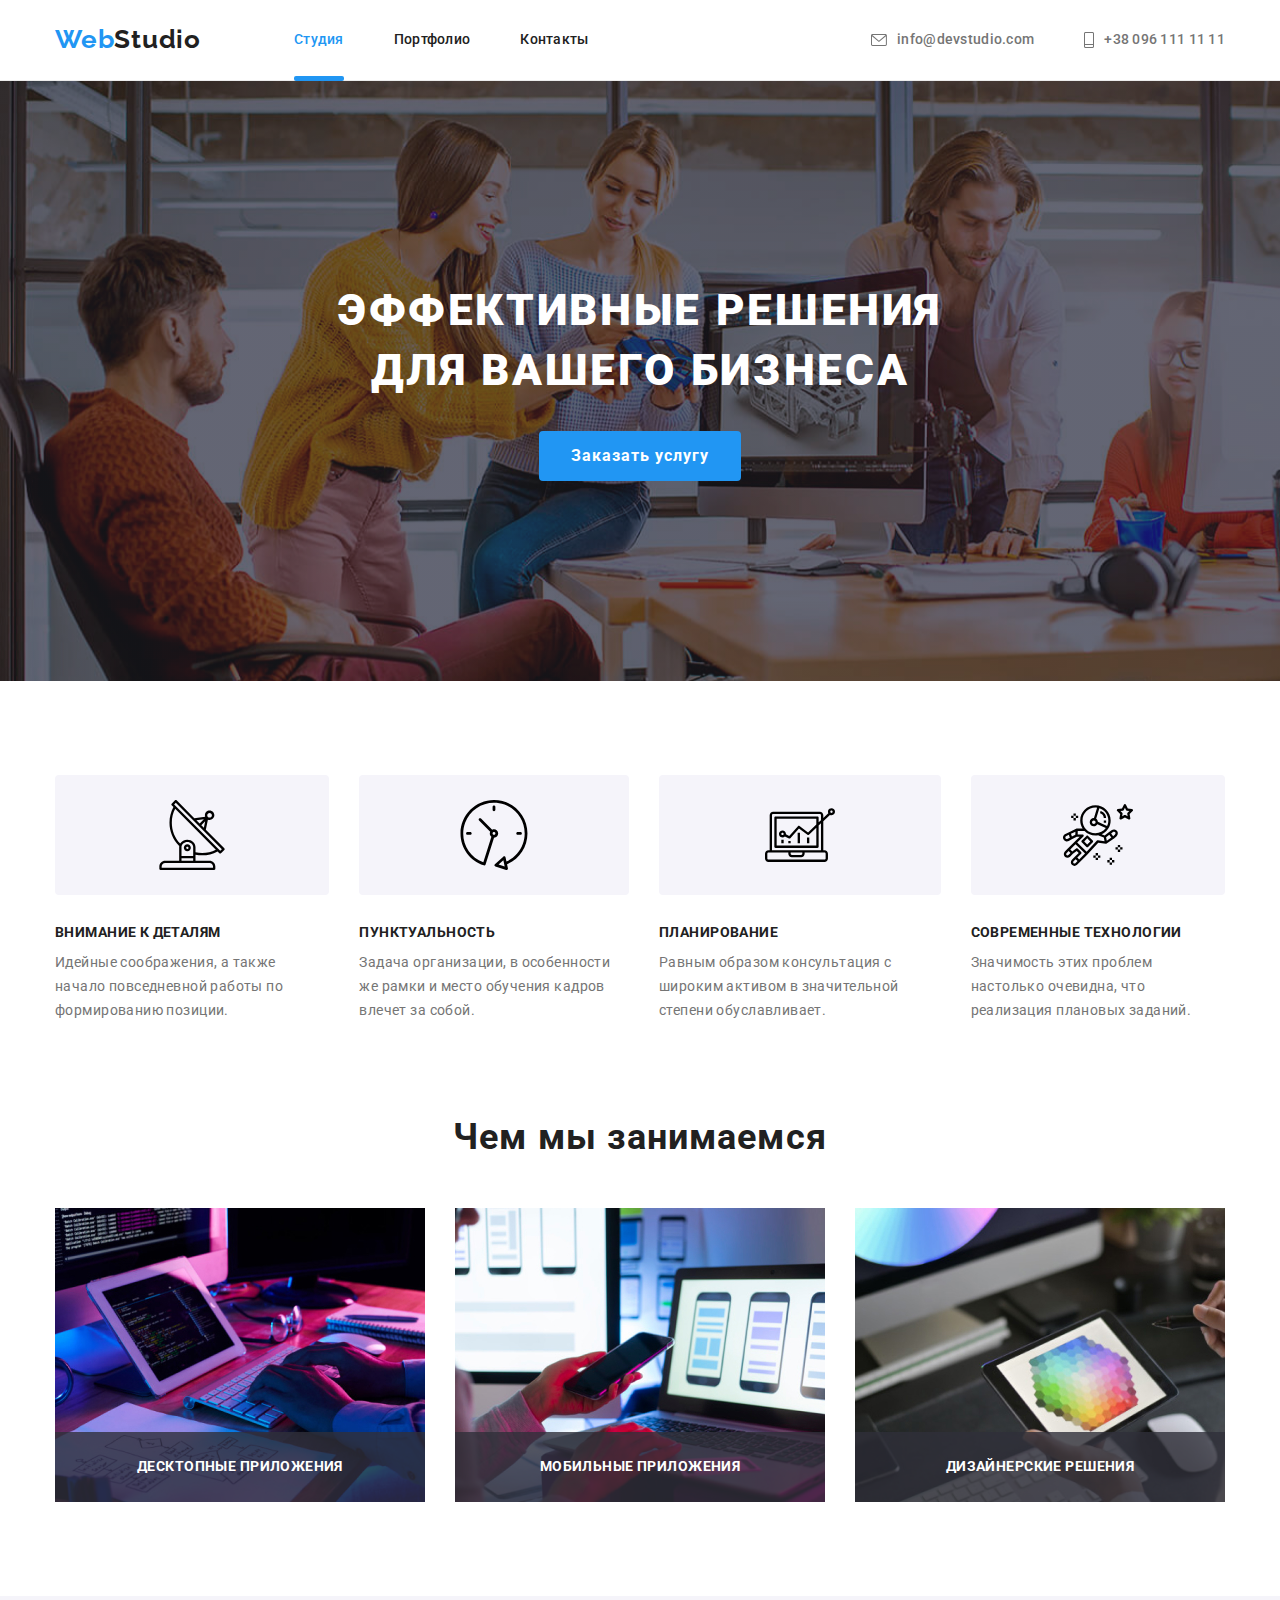
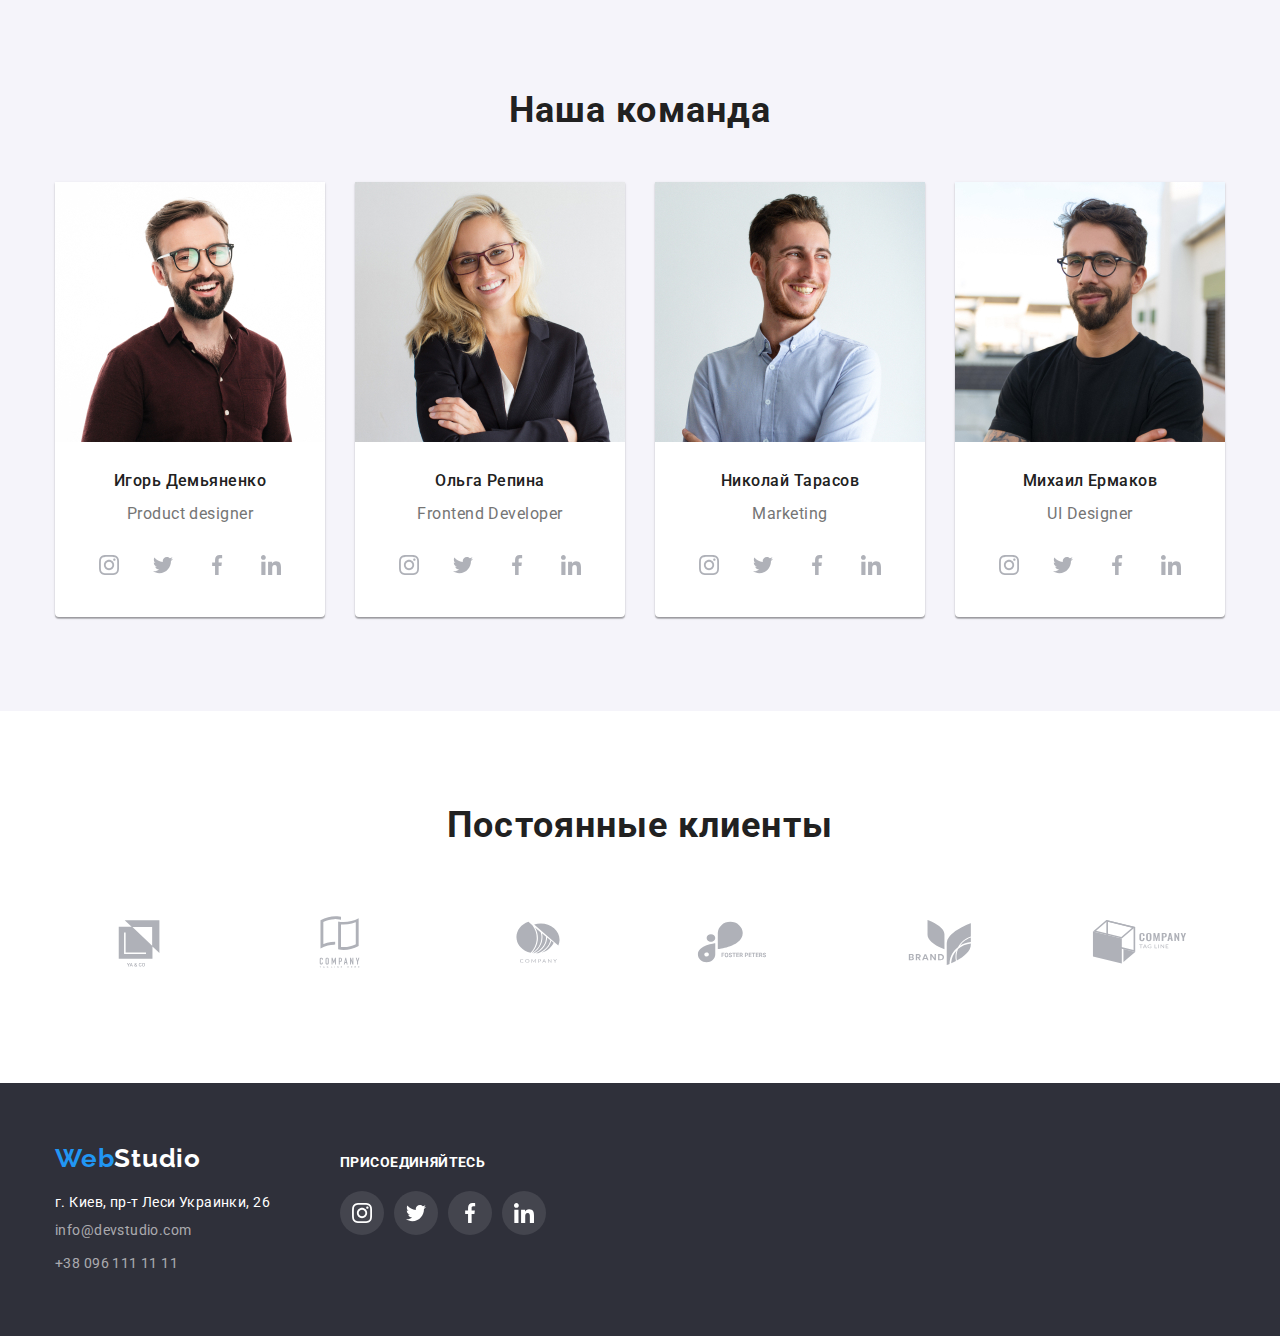
==== index.html @ 9fc06d32 "Initial commit" ====
<!DOCTYPE html>
<html lang="ru">
  <head>
    <meta charset="UTF-8" />
    <meta http-equiv="X-UA-Compatible" content="IE=edge" />
    <meta name="viewport" content="width=device-width, initial-scale=1.0" />
    <title class="title">Студия</title>

    <link rel="preconnect" href="https://fonts.googleapis.com" />
    <link rel="preconnect" href="https://fonts.gstatic.com" crossorigin />
    <link
      href="https://fonts.googleapis.com/css2?family=Raleway:wght@700&family=Roboto:wght@400;500;700;900&display=swap"
      rel="stylesheet"
    />
    <link rel="stylesheet" href="./css/modern-normalize.css" />
    <link rel="stylesheet" href="./css/styles.css" />
  </head>

  <body>
    <header class="header">
      <div class="container header-text">
        <a class="logo link" href="./index.html">Web<span class="logoright">Studio</span></a>
        <nav class="nav">
          <ul class="link site-nav-ul">
            <li class="site-nav-item">
              <a class="link site-nav link-after current" href="./index.html">Студия</a>
            </li>
            <li class="site-nav-item">
              <a class="link site-nav" href="./portfolio.html">Портфолио</a>
            </li>
            <li class="site-nav-item">
              <a class="link site-nav" href="">Контакты</a>
            </li>
          </ul>
        </nav>
        <ul class="contacts link">
          <li class="contacts-item">
            <a class="contacts-text mail link" href="mailto:info@devstudio.com">
              
              <svg width="16" height="12" class="mail-svg">
                <use href="./images/sprite.svg#icon-mail">
              </svg> info@devstudio.com</a
            >
          </li>
          <li class="contacts-item">
            <a class="contacts-text link" href="tel:+380961111111">
              <svg width="10" height="16" class="mail-svg">
                <use href="./images/sprite.svg#icon-tel">
              </svg> +38 096 111 11 11</a>
          </li>
        </ul>
      </div>
    </header>
    <main class="">
      <section class="hero">
        <div class="container">
          <h1 class="hero-title">
            Эффективные решения<br />
            для вашего бизнеса
          </h1>
          <button class="hero-button" type="button">
            <span class="button-text">Заказать услугу</span>
          </button>
        </div>
      </section>

      <section class="section">
        <div class="container">
          <h2 class="visually-hidden">Преимущества</h2>

          <ul class="benefits">
            <li class="section-item">
              <div class="div-svg">
              <svg class="benefits-svg" >
                <use href="./images/sprite.svg#icon-antenna">
                </svg>
              </div>
              <h3 class="section-title">Внимание к деталям</h3>
              <p class="text">
                Идейные соображения, а также начало повседневной работы по формированию позиции.
              </p>
              
            </li>
            <li class="section-item">
              <div class="div-svg">
              <svg class="benefits-svg" >
                <use href="./images/sprite.svg#icon-clock">
                </svg>
              </div>
              <h3 class="section-title">Пунктуальность</h3>
              <p class="text">
                Задача организации, в особенности же рамки и место обучения кадров влечет за собой.
              </p>
            </li>
            <li class="section-item">
              <div class="div-svg">
              <svg class="benefits-svg" >
                <use href="./images/sprite.svg#icon-diagram">
                </svg>
              </div>
              <h3 class="section-title">Планирование</h3>
              <p class="text">
                Равным образом консультация с широким активом в значительной степени обуславливает.
              </p>
            </li>
            <li class="section-item">
              <div class="div-svg">
              <svg class="benefits-svg" >
                <use href="./images/sprite.svg#icon-astronaut">
                </svg>
              </div>
              <h3 class="section-title">Современные технологии</h3>
              <p class="text">
                Значимость этих проблем настолько очевидна, что реализация плановых заданий.
              </p>
            </li>
          </ul>
        </div>
      </section>
      <section class="box section">
        <div class="container">
        <h2 class="box-title">Чем мы занимаемся</h2>
        <ul class="link box-item">
          <li class="box-content image">
            <img class="img" src="./images/man-codding-ipad.jpg" alt="Парень кодит на айпаде" />
            <div class="box-div">
            <p class="box-text">Десктопные приложения</p>
            </div>
          </li>
          <li class="box-content image">
            <img class="img"
              src="./images/girl-who-make-a-aphone-maket.jpg"
              alt="Девушка делает макет своего телефона"
            />
            <div class="box-div">
            <p class="box-text">Мобильные приложения</p>
            </div>
          </li>
          <li class="box-content image">
            <img class="img"
              src="./images/girl-play-with-colors.jpg"
              alt="Парень смотрит на пиктограму в планшете"
            />
            <div class="box-div">
            <p class="box-text">Дизайнерские решения</p>
            </div>
          </li>
        </ul>
      </section>
      <section class="section section-team">
        <div class="container">
          <h2 class="team-title">Наша команда</h2>
          <ul class="our-team link">
            <li class="team image">
              <img
                class="our-image"
                src="./images/man-in-glasses.jpg"
                alt="парень держит ноутбук и улыбается"
              />
              <div class="team-padding">
              <h3 class="team-name">Игорь Демьяненко</h3>
              <p class="team-text">Product designer</p>
              <ul class="social-ul link">
              <li class="social-li"> 
                <a class="team-link" href target="_blank" rel="noopener noreferrer" aria-label="Иконка Instagram">
                  <svg width="20" height="20" class="social-item">
                   <use href="./images/sprite.svg#icon-instagram">
                  </svg>
                </a>
              </li>
              <li class="social-li"> 
                <a class="team-link" href target="_blank" rel="noopener noreferrer" aria-label="Иконка Twitter">
                  <svg width="20" height="20" class="social-item">
                   <use href="./images/sprite.svg#icon-twitter">
                  </svg>
                </a>
              </li>
              <li class="social-li"> 
                <a class="team-link" href target="_blank" rel="noopener noreferrer" aria-label="Иконка Facebook">
                  <svg width="20" height="20" class="social-item">
                   <use href="./images/sprite.svg#icon-facebook">
                  </svg>
                </a>
              </li>
              <li class="social-li"> 
                <a class="team-link" href target="_blank" rel="noopener noreferrer" aria-label="Иконка Linkedin">
                  <svg width="20" height="20" class="social-item">
                   <use href="./images/sprite.svg#icon-linkedin">
                  </svg>
                </a>
              </li>
              </ul>
              </div>
            </li>
            <li class="team image">
              <img class="our-image" src="./images/girl-with-glasses.jpg" alt="Девушка в очках" />
              <div class="team-padding">
              <h3 class="team-name">Ольга Репина</h3>
              <p class="team-text">Frontend Developer</p>
              <ul class="social-ul link">
              <li class="social-li"> 
                <a class="team-link" href target="_blank" rel="noopener noreferrer" aria-label="Иконка Instagram">
                  <svg width="20" height="20" class="social-item">
                   <use href="./images/sprite.svg#icon-instagram">
                  </svg>
                </a>
              </li>
              <li class="social-li"> 
                <a class="team-link" href target="_blank" rel="noopener noreferrer" aria-label="Иконка Twitter">
                  <svg width="20" height="20" class="social-item">
                   <use href="./images/sprite.svg#icon-twitter">
                  </svg>
                </a>
              </li>
              <li class="social-li"> 
                <a class="team-link" href target="_blank" rel="noopener noreferrer" aria-label="Иконка Facebook">
                  <svg width="20" height="20" class="social-item">
                   <use href="./images/sprite.svg#icon-facebook">
                  </svg>
                </a>
              </li>
              <li class="social-li"> 
                <a class="team-link" href target="_blank" rel="noopener noreferrer" aria-label="Иконка Linkedin">
                  <svg width="20" height="20" class="social-item">
                   <use href="./images/sprite.svg#icon-linkedin">
                  </svg>
                </a>
              </li>
              </ul>
              </div>
               
            </li>
            <li class="team image">
              <img
                class="our-image"
                src="./images/man-with-blue-shirt.jpg"
                alt="парень в голубой рубашке"
              />
              <div class="team-padding">
              <h3 class="team-name">Николай Тарасов</h3>
              <p class="team-text">Marketing</p>
              <ul class="social-ul link">
              <li class="social-li"> 
                <a class="team-link" href target="_blank" rel="noopener noreferrer" aria-label="Иконка Instagram">
                  <svg width="20" height="20" class="social-item">
                   <use href="./images/sprite.svg#icon-instagram">
                  </svg>
                </a>
              </li>
              <li class="social-li"> 
                <a class="team-link" href target="_blank" rel="noopener noreferrer" aria-label="Иконка Twitter">
                  <svg width="20" height="20" class="social-item">
                   <use href="./images/sprite.svg#icon-twitter">
                  </svg>
                </a>
              </li>
              <li class="social-li"> 
                <a class="team-link" href target="_blank" rel="noopener noreferrer" aria-label="Иконка Facebook">
                  <svg width="20" height="20" class="social-item">
                   <use href="./images/sprite.svg#icon-facebook">
                  </svg>
                </a>
              </li>
              <li class="social-li"> 
                <a class="team-link" href target="_blank" rel="noopener noreferrer" aria-label="Иконка Linkedin">
                  <svg width="20" height="20" class="social-item">
                   <use href="./images/sprite.svg#icon-linkedin">
                  </svg>
                </a>
              </li>
              </ul>
              </div>
              
            </li>
            <li class="team image">
              <img
                class="our-image"
                src="./images/man-in-black-tshirt.jpg"
                alt="Парень в черной футболке"
              />
              <div class="team-padding">
              <h3 class="team-name">Михаил Ермаков</h3>
              <p class="team-text">UI Designer</p>
              <ul class="social-ul link">
              <li class="social-li"> 
                <a class="team-link" href target="_blank" rel="noopener noreferrer" aria-label="Иконка Instagram">
                  <svg width="20" height="20" class="social-item">
                   <use href="./images/sprite.svg#icon-instagram">
                  </svg>
                </a>
              </li>
              <li class="social-li"> 
                <a class="team-link" href target="_blank" rel="noopener noreferrer" aria-label="Иконка Twitter">
                  <svg width="20" height="20" class="social-item">
                   <use href="./images/sprite.svg#icon-twitter">
                  </svg>
                </a>
              </li>
              <li class="social-li"> 
                <a class="team-link" href target="_blank" rel="noopener noreferrer" aria-label="Иконка Facebook">
                  <svg width="20" height="20" class="social-item">
                   <use href="./images/sprite.svg#icon-facebook">
                  </svg>
                </a>
              </li>
              <li class="social-li"> 
                <a class="team-link" href target="_blank" rel="noopener noreferrer" aria-label="Иконка Linkedin">
                  <svg width="20" height="20" class="social-item">
                   <use href="./images/sprite.svg#icon-linkedin">
                  </svg>
                </a>
              </li>
              </ul>
              </div>
              
            </li>
          </ul>
        </div>
      </section>
      <section class="our-customers">
        <div class="container">
          <h2 class="customers-title">Постоянные клиенты</h2>
          <ul class="customers-list">
          <li class="customers-item">
            <a class="customers-link" href target="_blank">
              <svg class="customers-svg" width="106" height="60">
                <use href="./images/sprite.svg#icon-Logoyaco">
              </svg>
            </a>
          </li>
         <li class="customers-item">
            <a class="customers-link"href target="_blank">
              <svg class="customers-svg" width="106" height="60">
                <use href="./images/sprite.svg#icon-company1">
              </svg>
            </a>
          </li>
          <li class="customers-item">
            <a class="customers-link"href target="_blank">
              <svg class="customers-svg" width="106" height="60">
                <use href="./images/sprite.svg#icon-company2">
              </svg>
            </a>
          </li>
          <li class="customers-item">
            <a class="customers-link"href target="_blank">
              <svg class="customers-svg" width="106" height="60">
                <use href="./images/sprite.svg#icon-foster">
              </svg>
            </a>
          </li>
          <li class="customers-item">
            <a class="customers-link"href target="_blank">
              <svg class="customers-svg" width="106" height="60">
                <use href="./images/sprite.svg#icon-brand">
              </svg>
            </a>
          </li>
          <li class="customers-item">
            <a class="customers-link"href target="_blank">
              <svg class="customers-svg" width="106" height="60">
                <use href="./images/sprite.svg#icon-tagline">
              </svg>
            </a>
          </li>

          </ul>
        </div>
      </section>
    </main>
    <footer class="footer">
      <div class="container ftr-div">
        <div class="ftr-nav">
        <a class="logo link ftr-logo" href="/">Web<span class="footer-logoright">Studio</span></a>
        <address class="address">
          <ul class="link footer-nav">
            <li class="footer-item">
              <a
                class="address-text link"
                href="https://goo.gl/maps/kgHppsG4N6dYcx9u6"
                target="_blank"
                >г. Киев, пр-т Леси Украинки, 26</a
              >
            </li>
            <li class="footer-item">
              <a class="footer-mail link" href="mailto:info@devstudio.com">info@devstudio.com</a>
            </li>
            <li class="footer-item">
              <a class="footer-tel link" class="tel" href="tel:+380961111111">+38 096 111 11 11 </a>
            </li>
          </ul>
        </address>
        </div>
        <div class="ftr-links">
          <h2 class="ftr-links-title"> Присоединяйтесь</h2>
          <ul class="ftr-link link">
              <li class="social-li"> 
                <a class="svg-item" href target="_blank" rel="noopener noreferrer" 
                aria-label="Иконка Instagram">
                  <svg width="20" height="20" class="ftr-svg">
                   <use href="./images/sprite.svg#icon-instagram">
                  </svg>
                </a>
              </li>
              <li class="social-li"> 
                <a class="svg-item" href target="_blank" rel="noopener noreferrer"
                 aria-label="Иконка Twitter">
                  <svg width="20" height="20" class="ftr-svg">
                   <use href="./images/sprite.svg#icon-twitter">
                  </svg>
                </a>
              </li>
              <li class="social-li"> 
                <a class="svg-item" href target="_blank" rel="noopener noreferrer" 
                aria-label="Иконка Facebook">
                  <svg width="20" height="20" class="ftr-svg">
                   <use href="./images/sprite.svg#icon-facebook">
                  </svg>
                </a>
              </li>
              <li class="social-li"> 
                <a class="svg-item" href target="_blank" rel="noopener noreferrer" 
                aria-label="Иконка Linkedin">
                  <svg width="20" height="20" class="ftr-svg">
                   <use href="./images/sprite.svg#icon-linkedin">
                  </svg>
                </a>
              </li>
              </ul>
        </div>
      </div>
    </footer>
  </body>
</html>
---- css/styles.css ----
/* #region basic-root */
:root {
--main-font: 'Roboto', sans-serif;
--secondary-font: 'Raleway', sans-serif;
/*text cl*/

--accent-cl: #2196F3;
--main-txt-cl: #212121;
--secondary-txt-cl:#757575;
--footer-txt-cl:rgba(255, 255, 255, 0.6);
/*var(--accent-cl) #2196F3; */
/*bcg cl*/
--main-bg-cl:#ffffff;
--secondary-bg-cl:#2F303A;
--btn-bg-cl: #2196F3;
--section-bg-cl:#F5F4FA;
--secondary-btn-cl:#188CE8;

}
html{
    box-sizing: border-box;
}
*,
*::before,
*::after{
    box-sizing:inherit ;
}

body{
    font-family: var(--main-font);
    font-size: 14px;
    letter-spacing:0.03em;
    color:var(--main-txt-cl) ;
    background-color: var(--main-bg-cl);
    /* outline: 2px solid black; */
}
h1,
h2,
h3,
h4,
h5,
h6,
p {
    margin: 0;
}

ul {
    list-style: none;
    margin: 0;
    padding: 0;
}
/* #endregion basic-root */
/* #region container */
.container {
    /* outline: 3px solid red; */
    width: 1200px;
    margin-left: auto;
    margin-right: auto; 
    padding-left: 15px;
    padding-right: 15px;
}
/* #endregion container */
/* #region header */
.logo{
color: var(--accent-cl);
font-family:var(--secondary-font);
    
    font-weight: 700;
    font-size: 26px;
    line-height: 1.2;
    letter-spacing: 0.03em;     
    
}
.logoright{
    color: var(--main-txt-cl);
    
}
.footer-logoright{
    color: var(--main-bg-cl);
}

.link{
    list-style-type: none;
    text-decoration: none;
    
}

.contacts-text{
    color: var(--secondary-txt-cl);
        font-weight: 500;
        line-height: 1.14;
        letter-spacing: 0.02em;
        font-size: 14px;
        display: flex;
        align-items: center;

        
        
       
}
.contacts-item{
    margin-right: 50px;
    padding: 32px 0;
}
.contacts-item:last-child{
    margin-right: 0;
}

.nav{
   
 
 display: flex;
 flex-direction: row;
 align-items: center;
 width: 294px;
 padding: 0px;
 margin-left: 93px;
 
}
.contacts-text:focus {
    color: var(--accent-cl);
}

.contacts-text:hover {
    color: var(--accent-cl);
}
.contacts{
    display: flex;
    flex-direction: row; 
    align-items: center;
    margin-left: auto;
    

}
.site-nav{
    display: block;
    color: var(--main-txt-cl);       
        font-weight: 500;
        line-height: 1.14;
        letter-spacing: 0.02em;
        padding: 32px 0;          
}
.link-after{
    position: relative;
}
.link-after::after{
position: absolute;
    content: "";
    display: block;
    width: 100%;
    height: 5px;
    border-radius: 2px;
    background-color: var(--btn-bg-cl);
    left: 0;
    bottom: 0;
    bottom: -1px;
}
.site-nav-item {
    margin-right: 50px;
    
}

.site-nav-item:last-child {
    margin-right:0;
    /* color: rgb(255, 5, 5);  запитати в ментора*/
}

.site-nav-ul {
    display: flex;
    
}

.site-nav:hover{
    color: var(--accent-cl);   

}
.site-nav:focus{
    color: var(--accent-cl);
}
.current{
    color: var(--accent-cl);
    
}



.header{
    background-color: var(--main-bg-cl);
    border-bottom: 1px solid  #ECECEC;

    
    

}
.header-text{
    display: flex;
    align-items:center ;
}
/* #endregion header */
/* #region hero */

.hero-button{
background-color:var(--btn-bg-cl);
color: var(--main-bg-cl);
border: var(--accent-cl);
font-size: 16px;
letter-spacing: 0.06em;
text-align: center;
border-radius: 4px;
padding: 0;


}
.hero-button:hover{
background-color:  #188CE8;
}
.hero-button:focus {
    background-color: #188CE8;
}

.hero{
    background-color: var(--secondary-bg-cl);
    background-image: linear-gradient(rgba(47, 48, 58, 0.4),rgba(47, 48, 58, 0.4)),
            url(../images/hero-bcg.webp);
    text-align: center;
    padding-top: 200px;
    padding-bottom: 200px;
    max-width: 1600px;
    margin-left: auto;
    margin-right: auto;
    background-size: auto;
    position: relative;
    background-repeat: no-repeat;
     
}
.hero-title{
    font-weight: 900;
        font-size: 44px;
        line-height: 1.36;
        text-align: center;
        letter-spacing: 0.06em;
        text-transform: uppercase;
        color: #ffffff;
        margin-bottom: 30px;
}
.button-text{
    font-weight: 700;
        font-size: 16px;
        line-height: 1.88;
        display: flex;
        align-items: center;
        text-align: center;
        letter-spacing: 0.06em;
        padding-top: 10px;
        padding-bottom: 10px;
        padding-left: 32px;
        padding-right: 32px;
        

color: var(--main-bg-cl);
}
.hero-button{
    border: 0px;
}
/* #endregion hero */
/* #region svg */
.div-svg{
text-align: center;
background-color: #F5F4FA;
    border-radius: 4px;
    margin-bottom: 30px;
    height: 120px;
    display: flex;
    align-items: center;
    justify-content: center;
}
.benefits-svg{
width: 70px;
height: 70px;
}

.team-link{
    display: flex;
        align-items: center;
        justify-content: center;
        border-radius: 50%;
        width: 44px;
        height: 44px;
       
      
}

.team-link:hover{
    background-color:var(--accent-cl);
}
.team-link:focus {
    background-color: var(--accent-cl);
}
.social-ul{
    display: flex;
    margin-top: 16px;
    justify-content: center;
            
} 
.team-link:hover .social-item{
    fill: #ffffff;
}
.team-link:focus .social-item {
    fill: #ffffff;
}

.social-item{
 fill: #AFB1B8;  
}

.social-li:not(:last-child){
margin-right: 10px;
}
.mail-svg{
    fill: currentColor;
    margin-right: 10px;
}
.mail-svg:hover{
    fill: var(--accent-cl);
}
.mail-svg:focus{
    fill: var(--accent-cl);
}
 .contacts-text:hover .mail-svg{
     color: var(--accent-cl);
 }
 .ftr-svg{
     fill:var(--main-bg-cl);
 }
/* #endregion svg */
/* #region benefits-section */
.section{
    
    padding-top: 94px;
    padding-bottom: 94px;
}


 .section-item{
     margin-right: 30px;
 }   
 .section-item:last-child{
     margin-right: 0;
 }
.section-title{
color: var(--main-txt-cl);
    font-size: 14px;
font-weight: 700;
    line-height: 1.14;
    text-transform: uppercase;
    text-align:left;
    margin-bottom: 10px;
}
.benefits{
    display:flex    ;
}
.text{
    color:var(--secondary-txt-cl);
        line-height: 1.71;
       text-align: left;
}
/* #endregion benefits-section */

/* #region box-img */
.box-item{
    display: flex;
}
.box{
    padding-top: 0;
}
.box-title{
    color: var(--main-txt-cl);
    font-weight: 700;
        font-size: 36px;
        line-height: 1.16;
        text-align: center;
        letter-spacing: 0.03em;
     margin-bottom: 50px;
}
.box-content{
    position: relative;
    margin-right: 30px;
    width: 370px;

}
 
.box-div{
        position: absolute;
            display: flex;
            justify-content: center;
            align-items: center;
            width: 370px;
            height: 70px;
            left: 0;
            bottom: 0;
            background-color: rgba(47, 48, 58, 0.8);
}
.box-text{
    color: rgba(255, 255, 255, 1);
font-weight: 700;
    text-transform: uppercase;
    letter-spacing: 0.03em;
    font-size: 14px;
    line-height: 1.14;

}
.box-content:last-child{
    margin-right: 0;
}
img{
    display: block;
    width: 100%;
    height: auto;
}
.visually-hidden {
    position: absolute;
        width: 1px;
        height: 1px;
        margin: -1px;
        border: 0;
        padding: 0;
        white-space: nowrap;
        clip-path: inset(100%);
        clip: rect(0 0 0 0);
        overflow: hidden;
    
}
/* #endregion box-img */
/* #region team */
.section-team{
    background-color: var(--section-bg-cl);
}
.our-team{
    display: flex;
}
.team-title{
    color: var(--main-txt-cl);
    font-weight: 700;
        font-size: 36px;
        line-height: 1.16;
        text-align: center;
        letter-spacing:0.03em;
        
        margin-bottom: 50px;
}
.team-name{
    color: var(--main-txt-cl);
    font-weight: 500;
        font-size: 16px;
        line-height: 1.14;   
        text-align: center;
        letter-spacing: 0.03em;
        margin-bottom: 10px;
}
.team-text{
    color: var(--secondary-txt-cl);
    font-size: 16px;
        line-height: 1.7;             
        text-align: center;
        letter-spacing: 0.03em;
}
.team-padding{
    padding-top: 30px;
    padding-bottom: 30px;
}
.team{
    width: 270px;
    margin-right: 30px;
    box-shadow: 0px 1px 3px rgba(0, 0, 0, 0.12),
     0px 1px 1px rgba(0, 0, 0, 0.14),
     0px 2px 1px rgba(0, 0, 0, 0.2);
    border-radius: 0px 0px 4px 4px;
    background-color: white;
}
 .team:last-child{
     margin-right: 0;
 }   
 /* #endregion team */

 /* #region customers */
 .our-customers{
     padding-top: 94px;
     padding-bottom: 94px;
 }
 .customers-list{
     display: flex;
 }
 .customers-title{
    font-weight: 700;
        font-size: 36px;
        line-height: 1.16;
        text-align: center;
        letter-spacing: 0.03em;
        margin-bottom: 50px;
 }
 .customers-svg{
    fill: #AFB1B8;
 }
 .customers-item{
     width: 170px;
     height: 92px;

     
    
 }
 .customers-item:not(:last-child){
     margin-right: 30px;
 }
 .customers-link{
     width: 100%;
     height: 100%;
     justify-content: center;
     display: flex;
     align-items: center;
        /* border: 1px solid #AFB1B8;
        border-radius: 4px;
         transition: fill 250ms cubic-bezier(0.4, 0, 0.2, 1),
        border-color 250ms cubic-bezier(0.4, 0, 0.2, 1); */
 }

 .customers-link:hover .customers-svg,
 .customers-link:focus .customers-svg {
     fill: #2196F3;
    }
     .customers-link:hover,
     .customers-link:focus{
         border-color: #2196F3;
     }

 /* #endregion customers */
/* #region footer */
 .footer{
    background-color: var(--secondary-bg-cl);
    padding-top: 60px;
    padding-bottom: 60px;

}


.address{
    display: flex;
    font-style: normal;
    margin-top: 20px;
    
}
.address-text{
    color: var(--main-bg-cl);
}
.address-text:hover{color: var(--accent-cl);}
.address-text:focus{
    color: var(--accent-cl);
}
.footer-mail{
    color: var(--footer-txt-cl);
        font-size: 14px;
        line-height: 1.7;
        letter-spacing: 0.03em;

}
.footer-tel{
    color: var(--footer-txt-cl);
        font-size: 14px;
        line-height: 1.7;
        letter-spacing: 0.03em;

}
.footer-mail:hover{
    color: var(--accent-cl);
}
.footer-mail:focus {
    color: var(--accent-cl);
}
.footer-tel:hover {
    color: var(--accent-cl);
}

.footer-tel:focus {
    color: var(--accent-cl);
}
.footer-item{
    margin-bottom: 9px;
    
}
.footer-item:last-child{
    margin-bottom: 0;
}

.ftr-links-title{
   margin-bottom: 20px;
    font-weight: 700;
        font-size: 14px;
        line-height: 1.14;
        letter-spacing: 0.03em;
        text-transform: uppercase;
        color: var(--main-bg-cl);
}
.ftr-div{
    display: flex;
    align-items: baseline;
}

.ftr-link{
    display: flex;

}
.ftr-links{
    margin-left: 70px;
}
.svg-item{
    display: flex;
        align-items: center;
        justify-content: center;
        border-radius: 50%;
        width: 44px;
        height: 44px;
    background-color: rgba(255, 255, 255, 0.1);
    
}
.svg-item:hover,
.svg-item:focus{
    background-color: var(--accent-cl);

}


/* #endregion footer */
/* #region examples */
.examples{
    text-decoration: none;
    display: flex;
    flex-wrap: wrap;
    
}
.examples-title{
    color: var(--main-txt-cl);
    font-weight: 700;
        font-size: 18px;
        line-height: 2;
        letter-spacing: 0.06em;
       
}
.examples-text{
    color: var(--secondary-txt-cl);
    font-size: 16px;
        line-height: 1.88;
        letter-spacing: 0.03em;
        
}
.examples-item {
    margin-right: 30px;
    margin-bottom: 30px;

}

.examples-item:nth-last-child(-n+3) {

    margin-bottom: 0;
}

.examples-item:nth-child(3n) {
    margin-right: 0;
}
.examples-a:hover{
box-shadow: 0px 1px 1px rgba(0, 0, 0, 0.12),
 0px 4px 4px rgba(0, 0, 0, 0.06),
 1px 4px 6px rgba(0, 0, 0, 0.16);
}
.examples-a:focus {
    box-shadow: 0px 1px 1px rgba(0, 0, 0, 0.12),
        0px 4px 4px rgba(0, 0, 0, 0.06),
        1px 4px 6px rgba(0, 0, 0, 0.16);
}
.examples-a{
display: block;
}
.examples-div {
    padding-top: 20px;
    padding-bottom: 20px;
    padding-left: 24px;
    padding-right: 24px;
    border-left: 1px solid #EEEEEE;
    border-right: 1px solid #EEEEEE;
    border-bottom: 1px solid #EEEEEE;
}

.examples-title {
    margin-bottom: 4px;
}

/* #endregion examples */
/* #region features */


.features-button{
    padding: 6px,22px;
    background-color: var(--section-bg-cl);
    border: var(--section-bg-cl);
    font-weight: 500;
        font-size: 16px;
        line-height: 1.62;
        text-align: center;
        letter-spacing: 0.03em;
}
.features-button:hover{
    background-color: var(--btn-bg-cl);
    border: var(--btn-bg-cl);
    color: var(--main-bg-cl);
    cursor: pointer;
    box-shadow: 0px 3px 1px rgba(0, 0, 0, 0.1),
            0px 1px 2px rgba(0, 0, 0, 0.08),
            0px 2px 2px rgba(0, 0, 0, 0.12);
}
.features-button:focus {
    background-color: var(--btn-bg-cl);
    border: var(--btn-bg-cl);
    color: var(--main-bg-cl);
    box-shadow: 0px 3px 1px rgba(0, 0, 0, 0.1),
            0px 1px 2px rgba(0, 0, 0, 0.08),
            0px 2px 2px rgba(0, 0, 0, 0.12);
}


.features{
    display: flex;
    justify-content: center;
    margin-bottom: 50px;
}
.features-button{
    /* border: 0px; */
    border-radius: 4px;
}
.features-item{
    margin-right: 8px;
}
.features-item:last-child{
    margin-right: 0;
}
/* .features-item:hover{

            box-shadow: 0px 3px 1px rgba(0, 0, 0, 0.1),
                0px 1px 2px rgba(0, 0, 0, 0.08),
                0px 2px 2px rgba(0, 0, 0, 0.12);
}
.features-item:focus{
    box-shadow: 0px 3px 1px rgba(0, 0, 0, 0.1), 
    0px 1px 2px rgba(0, 0, 0, 0.08),
     0px 2px 2px rgba(0, 0, 0, 0.12);
} */
.features-span{
padding-top: 6px;
    padding-bottom: 6px;
    padding-left: 22px;
    padding-right: 22px;
    text-align:center;
}


/*#endregion features*/
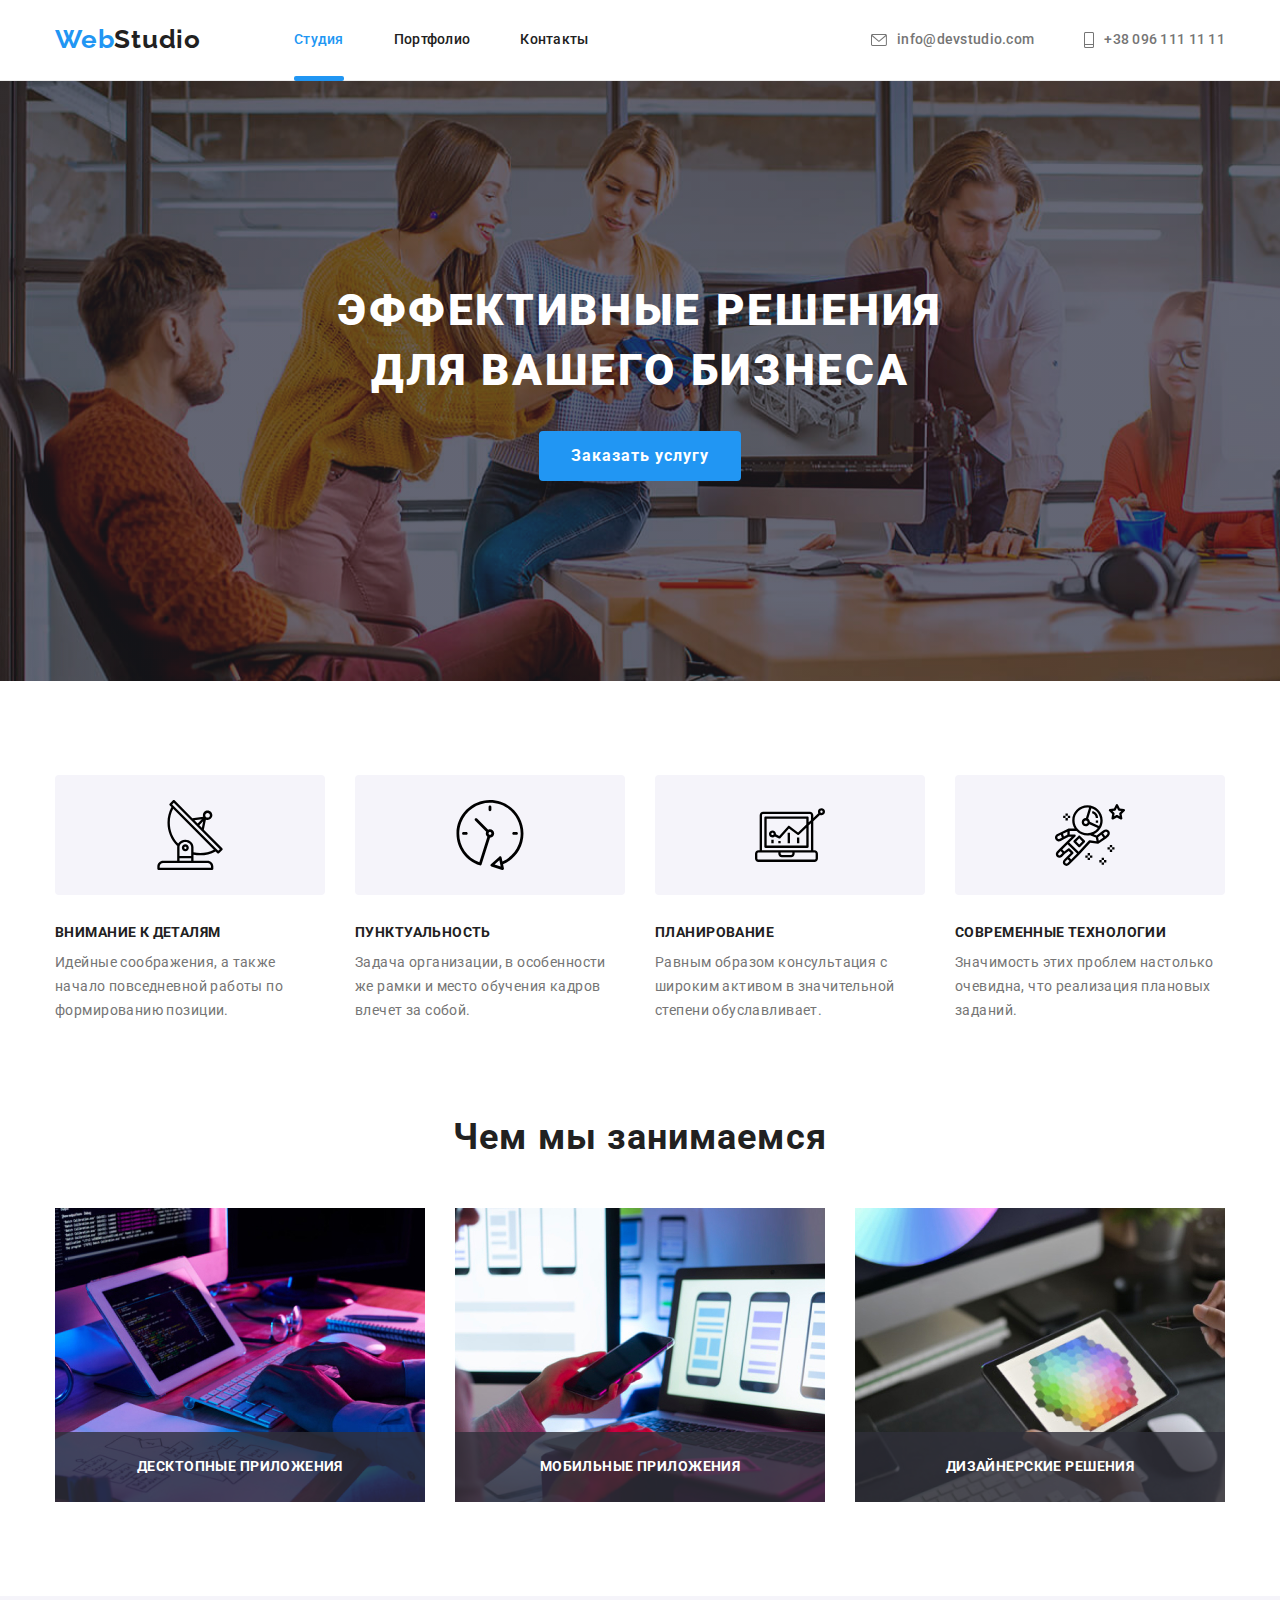
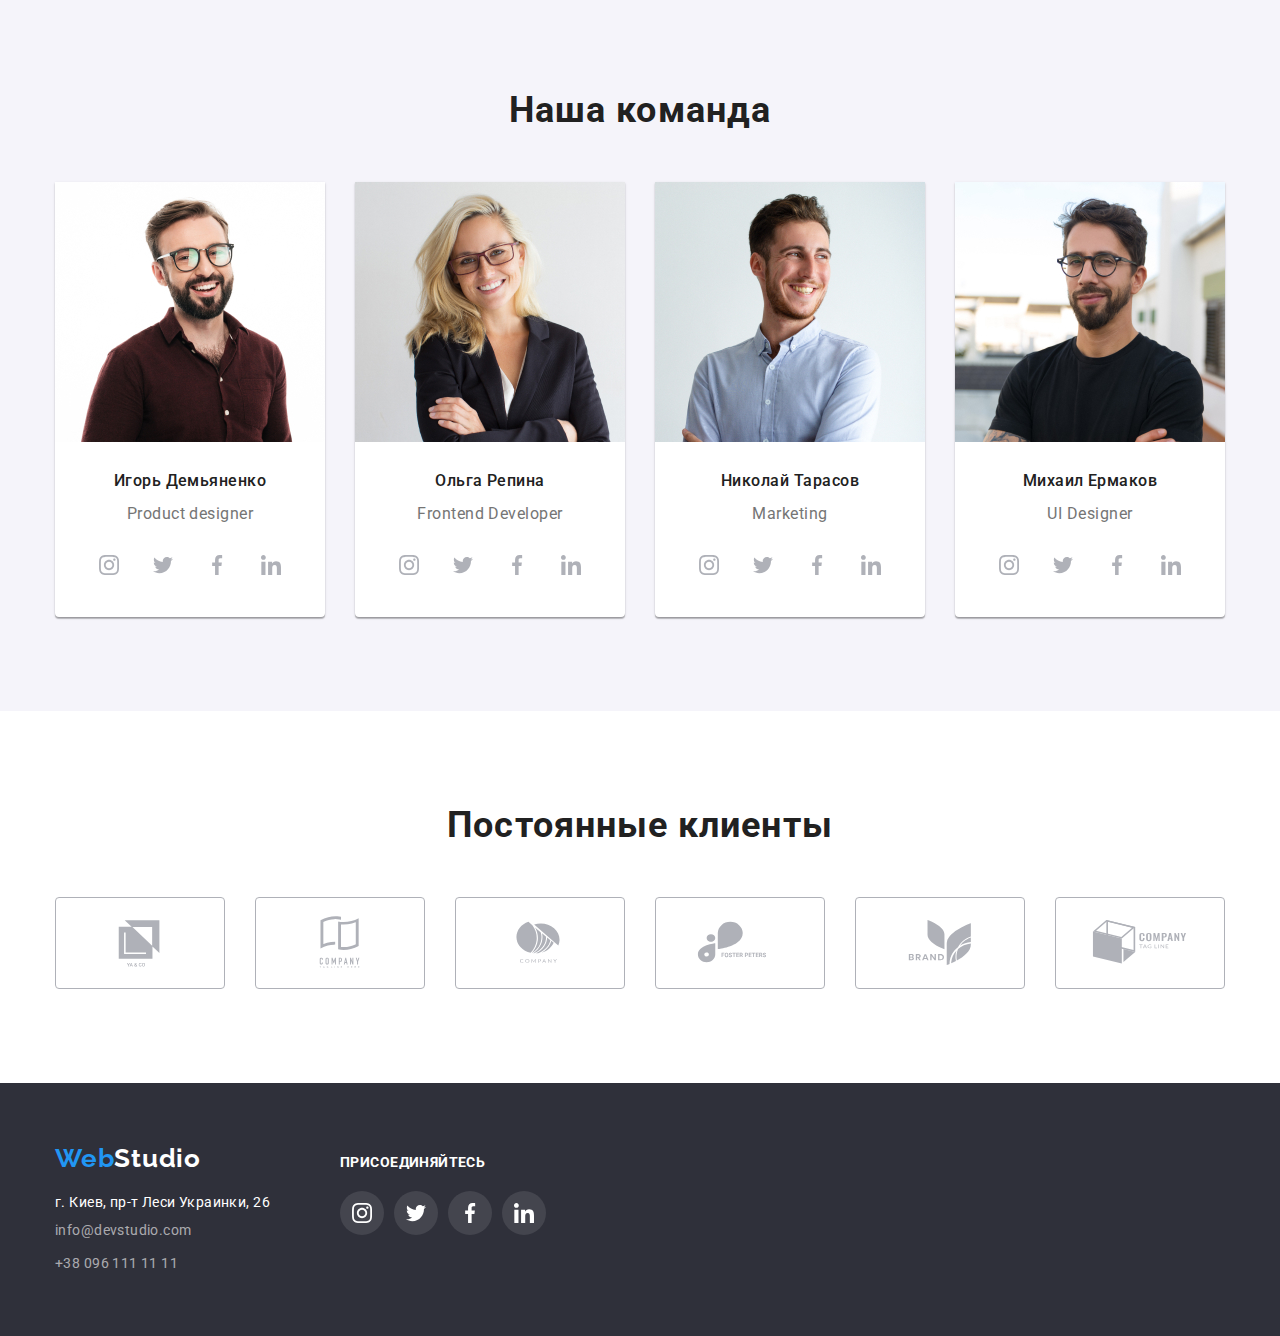
==== commit d323ea67: "+modal" ====
--- a/index.html
+++ b/index.html
@@ -430,5 +430,14 @@
         </div>
       </div>
     </footer>
+    <div data-modal class="backdrop is-hidden">
+      <div class="modal">
+        <button data-close-modal class="modal-close">
+          <svg width="11" height="11">
+            <use href="./images/sprite.svg#icon-x"></use>
+          </svg>
+        </button>
+      </div>
+    </div>
   </body>
 </html>
--- a/css/styles.css
+++ b/css/styles.css
@@ -93,6 +93,7 @@
         font-size: 14px;
         display: flex;
         align-items: center;
+        transition: color 250ms cubic-bezier(0.4, 0, 0.2, 1);
 
         
         
@@ -138,7 +139,8 @@
         font-weight: 500;
         line-height: 1.14;
         letter-spacing: 0.02em;
-        padding: 32px 0;          
+        padding: 32px 0;        
+        transition: color 250ms cubic-bezier(0.4, 0, 0.2, 1);
 }
 .link-after{
     position: relative;
@@ -208,8 +210,8 @@
 text-align: center;
 border-radius: 4px;
 padding: 0;
-
-
+transition:background-color 250ms  cubic-bezier(0.4, 0, 0.2, 1),
+    color 250ms cubic-bezier(0.4, 0, 0.2, 1);
 }
 .hero-button:hover{
 background-color:  #188CE8;
@@ -286,6 +288,7 @@
         border-radius: 50%;
         width: 44px;
         height: 44px;
+        transition: background-color 250ms cubic-bezier(0.4, 0, 0.2, 1);
        
       
 }
@@ -311,6 +314,7 @@
 
 .social-item{
  fill: #AFB1B8;  
+transition: fill 250ms cubic-bezier(0.4, 0, 0.2, 1);
 }
 
 .social-li:not(:last-child){
@@ -331,6 +335,10 @@
  }
  .ftr-svg{
      fill:var(--main-bg-cl);
+    transition: fill 250ms cubic-bezier(0.4, 0, 0.2, 1);
+ }
+ .svg-item{
+    transition: background-color 250ms cubic-bezier(0.4, 0, 0.2, 1);
  }
 /* #endregion svg */
 /* #region benefits-section */
@@ -343,6 +351,7 @@
 
  .section-item{
      margin-right: 30px;
+     max-width: 270px;
  }   
  .section-item:last-child{
      margin-right: 0;
@@ -498,39 +507,35 @@
         letter-spacing: 0.03em;
         margin-bottom: 50px;
  }
- .customers-svg{
-    fill: #AFB1B8;
- }
+ 
  .customers-item{
      width: 170px;
+     height: 92px;  
+ }
+ .customers-link {
+     display: flex;
+     width: 170px;
      height: 92px;
-
-     
-    
- }
+     justify-content: center;
+     align-items: center;
+     color: rgba(175, 177, 184, 1);
+     border: 1px solid rgba(175, 177, 184, 1);
+     border-radius: 4px;
+     fill: #AFB1B8;
+     cursor: pointer;
+     transition: fill 250ms cubic-bezier(0.4, 0, 0.2, 1), border-color 250ms cubic-bezier(0.4, 0, 0.2, 1);
+ }
+
+ .customers-link:hover,
+ .customers-link:focus {
+     fill: #2196F3;
+     border-color: #2196F3;
+ }
+ 
  .customers-item:not(:last-child){
      margin-right: 30px;
  }
- .customers-link{
-     width: 100%;
-     height: 100%;
-     justify-content: center;
-     display: flex;
-     align-items: center;
-        /* border: 1px solid #AFB1B8;
-        border-radius: 4px;
-         transition: fill 250ms cubic-bezier(0.4, 0, 0.2, 1),
-        border-color 250ms cubic-bezier(0.4, 0, 0.2, 1); */
- }
-
- .customers-link:hover .customers-svg,
- .customers-link:focus .customers-svg {
-     fill: #2196F3;
-    }
-     .customers-link:hover,
-     .customers-link:focus{
-         border-color: #2196F3;
-     }
+
 
  /* #endregion customers */
 /* #region footer */
@@ -691,7 +696,31 @@
 .examples-title {
     margin-bottom: 4px;
 }
-
+.examples-thumb{
+    position: relative;
+    overflow: hidden;
+    display: block;
+}
+.thumb-text{
+    position: absolute;
+        display: flex;
+        top: 0;
+        left: 0;
+        width: 100%;
+        height: 100%;
+        padding: 63px 24px;
+        font-size: 18px;
+        line-height: 1.56;
+        letter-spacing: 0.03em;
+        color:rgba(255, 255, 255, 1);
+        background-color: rgba(33, 150, 243, 0.9);
+        transform: translateY(100%);
+        transition: transform 250ms cubic-bezier(0.4, 0, 0.2, 1);
+}
+.examples-thumb:hover .thumb-text,
+.examples-thumb:focus .thumb-text {
+    transform: translateY(0);
+}
 /* #endregion examples */
 /* #region features */
 
@@ -733,6 +762,9 @@
 .features-button{
     /* border: 0px; */
     border-radius: 4px;
+  transition:   color 250ms cubic-bezier(0.4, 0, 0.2, 1), background 250ms cubic-bezier(0.4, 0, 0.2, 1),
+        box-shadow 250ms cubic-bezier(0.4, 0, 0.2, 1),
+        border-radius 250ms cubic-bezier(0.4, 0, 0.2, 1);
 }
 .features-item{
     margin-right: 8px;
@@ -740,17 +772,7 @@
 .features-item:last-child{
     margin-right: 0;
 }
-/* .features-item:hover{
-
-            box-shadow: 0px 3px 1px rgba(0, 0, 0, 0.1),
-                0px 1px 2px rgba(0, 0, 0, 0.08),
-                0px 2px 2px rgba(0, 0, 0, 0.12);
-}
-.features-item:focus{
-    box-shadow: 0px 3px 1px rgba(0, 0, 0, 0.1), 
-    0px 1px 2px rgba(0, 0, 0, 0.08),
-     0px 2px 2px rgba(0, 0, 0, 0.12);
-} */
+
 .features-span{
 padding-top: 6px;
     padding-bottom: 6px;
@@ -761,3 +783,44 @@
 
 
 /*#endregion features*/
+/* #region backdrop */
+.backdrop.is-hidden{
+    opacity: 0;
+    pointer-events: none;
+}
+.backdrop{
+    position: fixed;
+    top:0;
+    left: 0;
+    width: 100%;
+    height: 100%;
+    transition: opacity 250ms cubic-bezier(0.4, 0, 0.2, 1);
+        background: rgba(0, 0, 0, 0.2);
+}
+.modal{
+    position: absolute;
+    top: 50%;
+    left: 50%;
+    transform: translate(-50%, -50%);
+    min-width: 528px;
+    min-height: 581px;
+    padding: 17px;
+    background-color: white;
+    border: 1px solid #000000;
+    box-shadow: 0px 4px 4px rgb(0 0 0 / 25%);
+    transition: opacity 250ms cubic-bezier(0.4, 0, 0.2, 1);
+}
+.modal-close{
+    width: 30px;
+    height: 30px;
+    top: 8px;
+    right: 8px;
+    background-color: white;
+    position: absolute;
+    border: 1px solid rgba(0, 0, 0, 0.1);
+    border-radius: 50%;
+    cursor: pointer;
+    transition: border-color 250ms cubic-bezier(0.4, 0, 0.2, 1);
+
+}
+/* #endregion backdrop */